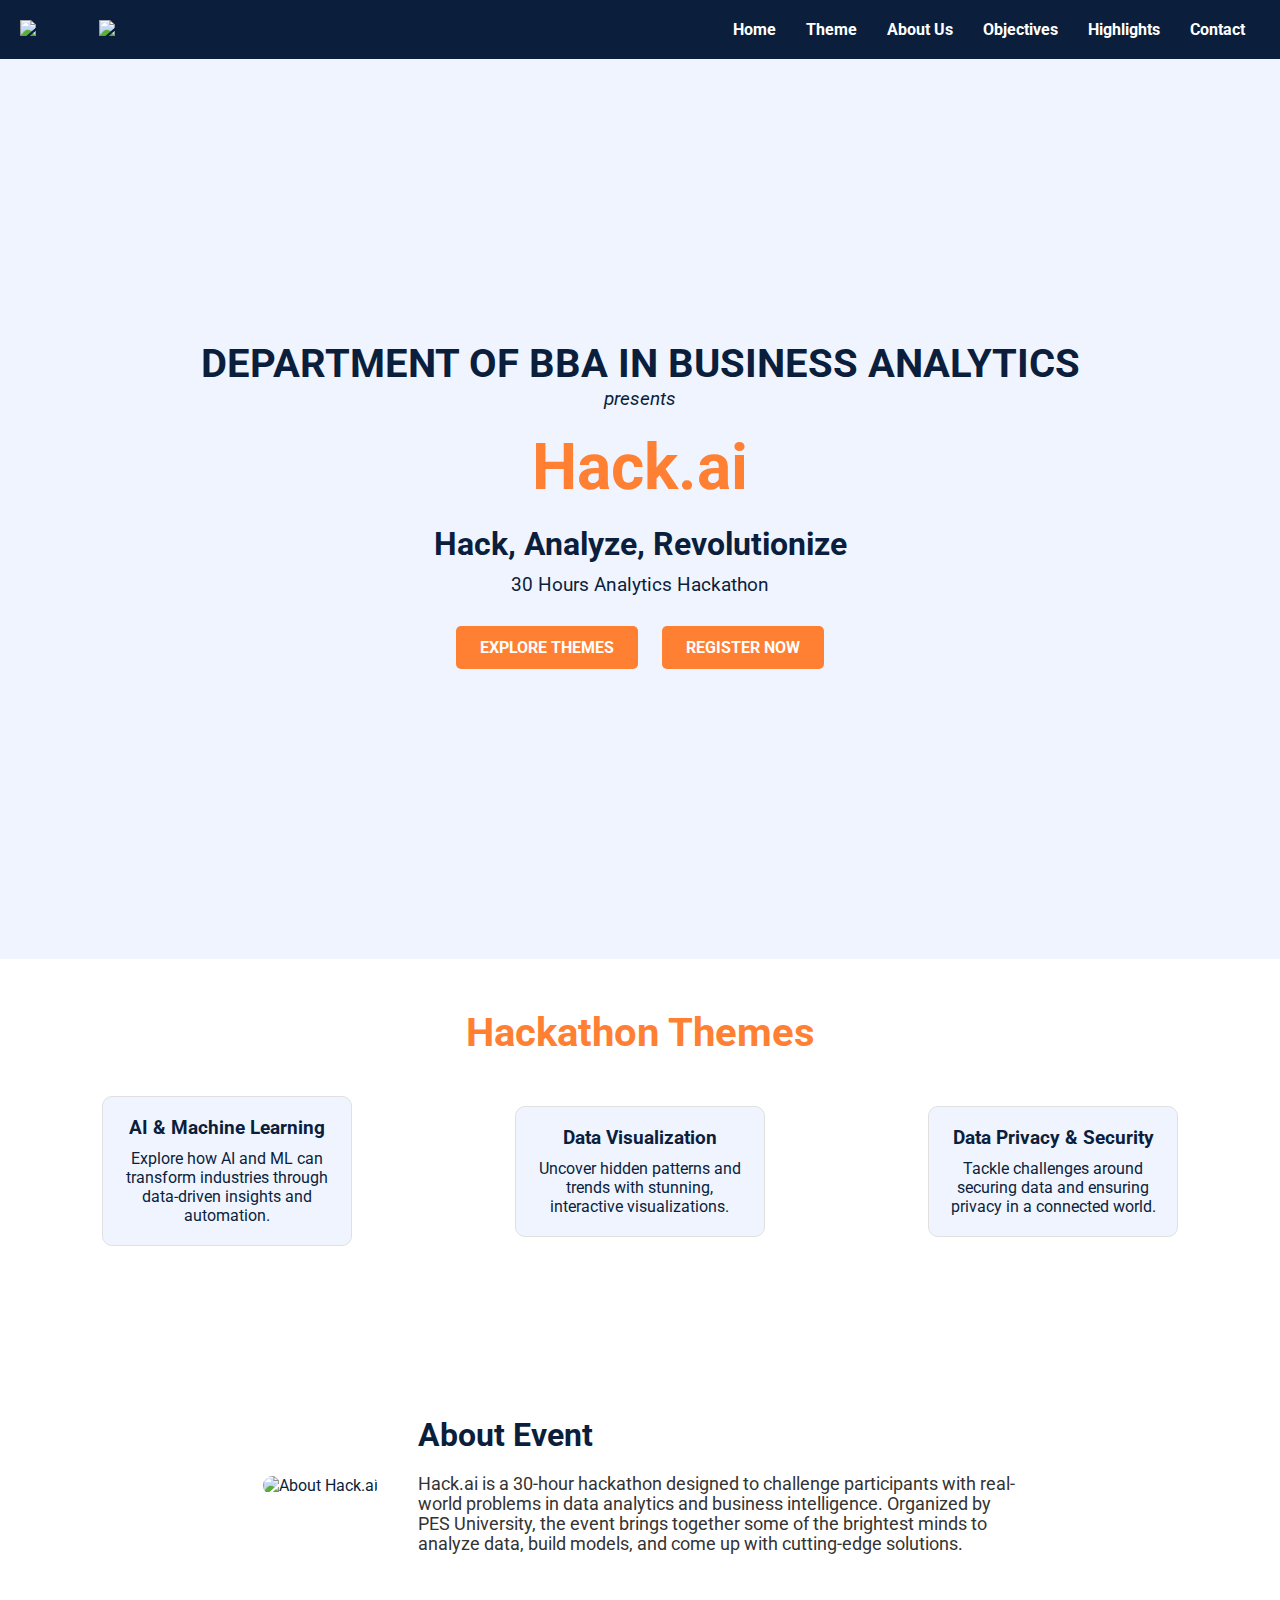
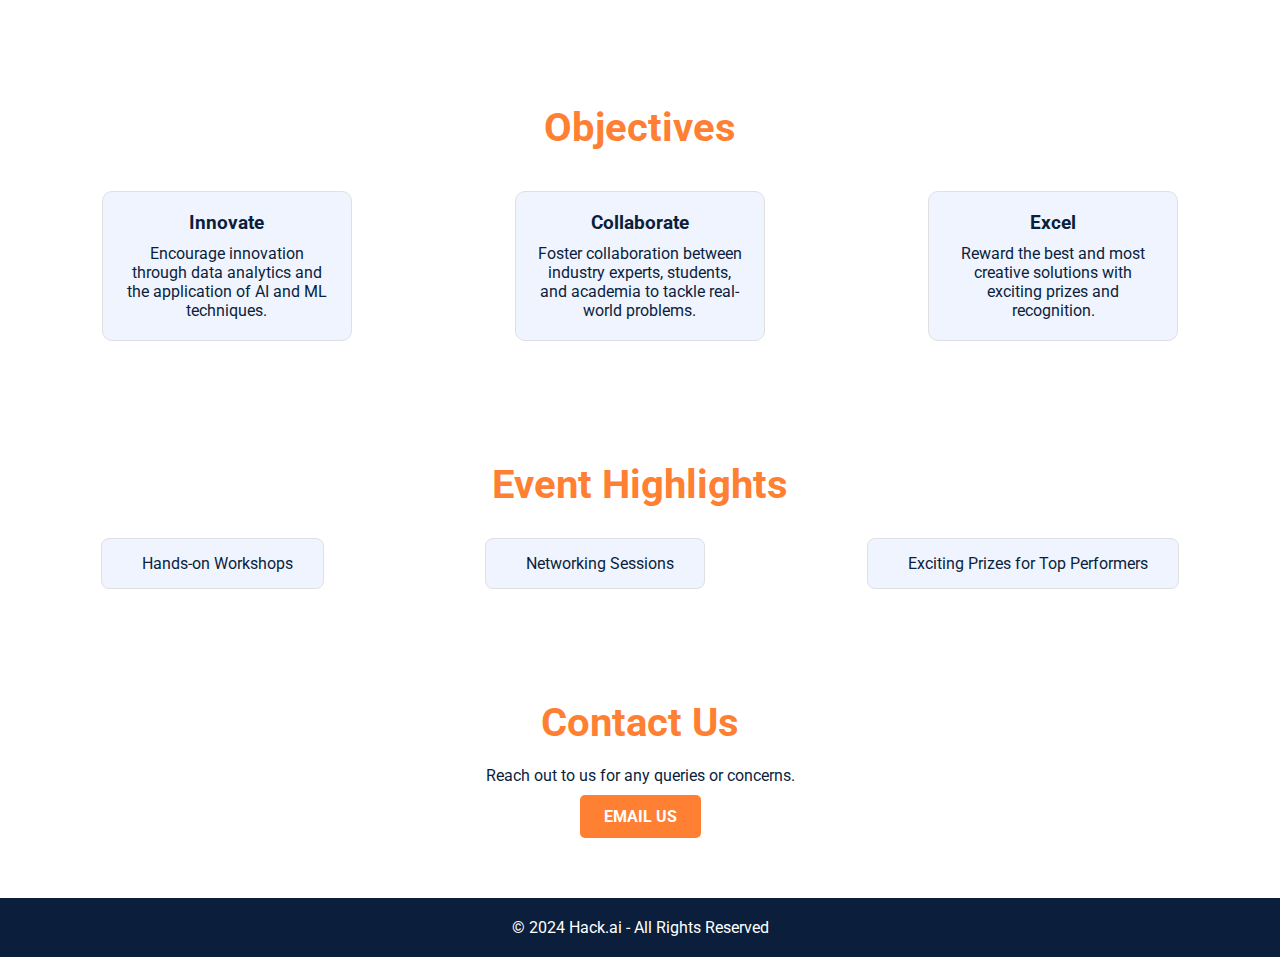
==== hack.html @ 015d1c64 "Add files via upload" ====
<!DOCTYPE html>
<html lang="en">
<head>
    <meta charset="UTF-8">
    <meta name="viewport" content="width=device-width, initial-scale=1.0">
    <title>Hack.ai - Analytics Hackathon</title>
    <link href="https://fonts.googleapis.com/css2?family=Roboto:wght@400;700&display=swap" rel="stylesheet">
    <link rel="stylesheet" href="data.css">
</head>
<body>
    <!-- Header Section -->
    <header>
        <div class="logo-container">
            <img src="1-removebg-preview.png" alt="Logo 1">
            <img src="2-removebg-preview.png" alt="Logo 2">
        </div>
        <nav>
            <ul>
                <li><a href="#home">Home</a></li>
                <li><a href="#theme">Theme</a></li>
                <li><a href="#about">About Us</a></li>
                <li><a href="#objectives">Objectives</a></li>
                <li><a href="#highlights">Highlights</a></li>
                <li><a href="#contact">Contact</a></li>
            </ul>
        </nav>
    </header>

    <!-- Landing Page Section -->
<section id="landing-page">
    <div class="container">
        <p class="subheading">
            <strong>DEPARTMENT OF BBA IN BUSINESS ANALYTICS</strong><br>
            <span class="presents">presents</span>
        </p>
        <h1>Hack.ai</h1>
        <h2>Hack, Analyze, Revolutionize</h2>
        <p class="description">30 Hours Analytics Hackathon</p>
        
        <!-- Buttons -->
        <div class="landing-buttons">
            <a href="#theme" class="btn">Explore Themes</a>
            <a href="https://forms.gle/sample-google-form" class="btn register-btn">Register Now</a>
        </div>
    </div>
</section>


    <!-- Theme Section -->
    <section id="theme" class="section">
        <h2>Hackathon Themes</h2>
        <div class="theme-content">
            <div class="theme-card">
                <i class="fas fa-brain fa-3x"></i>
                <h3>AI & Machine Learning</h3>
                <p>Explore how AI and ML can transform industries through data-driven insights and automation.</p>
            </div>
            <div class="theme-card">
                <i class="fas fa-chart-line fa-3x"></i>
                <h3>Data Visualization</h3>
                <p>Uncover hidden patterns and trends with stunning, interactive visualizations.</p>
            </div>
            <div class="theme-card">
                <i class="fas fa-user-shield fa-3x"></i>
                <h3>Data Privacy & Security</h3>
                <p>Tackle challenges around securing data and ensuring privacy in a connected world.</p>
            </div>
        </div>
    </section>

    <!-- About Us Section -->
    <section id="about" class="section">
        <div class="about-container">
            <div class="about-image">
                <img src="Firefly analytics hackathon theme for website background simple and sleek and just like analytics me.jpg" alt="About Hack.ai">
            </div>
            <div class="about-text">
                <h2>About Event</h2>
                <p>Hack.ai is a 30-hour hackathon designed to challenge participants with real-world problems in data analytics and business intelligence. Organized by PES University, the event brings together some of the brightest minds to analyze data, build models, and come up with cutting-edge solutions.</p>
            </div>
        </div>
    </section>

    <!-- Objectives Section -->
    <section id="objectives" class="section">
        <h2>Objectives</h2>
        <div class="objectives-content">
            <div class="objective">
                <i class="fas fa-bullseye fa-3x"></i>
                <h3>Innovate</h3>
                <p>Encourage innovation through data analytics and the application of AI and ML techniques.</p>
            </div>
            <div class="objective">
                <i class="fas fa-hands-helping fa-3x"></i>
                <h3>Collaborate</h3>
                <p>Foster collaboration between industry experts, students, and academia to tackle real-world problems.</p>
            </div>
            <div class="objective">
                <i class="fas fa-award fa-3x"></i>
                <h3>Excel</h3>
                <p>Reward the best and most creative solutions with exciting prizes and recognition.</p>
            </div>
        </div>
    </section>

    <!-- Highlights Section -->
    <section id="highlights" class="section">
        <h2>Event Highlights</h2>
        <ul class="highlights-list">
            <li><i class="fas fa-laptop-code"></i> Hands-on Workshops</li>
            <li><i class="fas fa-user-friends"></i> Networking Sessions</li>
            <li><i class="fas fa-trophy"></i> Exciting Prizes for Top Performers</li>
        </ul>
    </section>

    <!-- Contact Section -->
    <section id="contact" class="section">
        <h2>Contact Us</h2>
        <p>Reach out to us for any queries or concerns.</p>
        <a href="mailto:organizer@hackai.com" class="btn">Email Us</a>
    </section>

    <!-- Footer -->
    <footer>
        <p>&copy; 2024 Hack.ai - All Rights Reserved</p>
    </footer>

    <!-- FontAwesome Icon Library -->
    <script src="https://cdnjs.cloudflare.com/ajax/libs/font-awesome/6.0.0-beta3/js/all.min.js"></script>
</body>
</html>
---- data.css ----
* {
    margin: 0;
    padding: 0;
    box-sizing: border-box;
}

body {
    font-family: 'Roboto', sans-serif;
    background-color: #ffffff; /* Main white background */
    color: #0b1f3d; /* Dark blue text */
}

header {
    display: flex;
    justify-content: space-between;
    align-items: center;
    padding: 20px;
    background-color: #0b1f3d; /* Dark blue background for header */
    position: sticky;
    top: 0;
    z-index: 10;
}

.logo-container img {
    height: 80px;
    margin-right: 10px;
}

nav ul {
    display: flex;
    list-style: none;
}

nav ul li {
    margin: 0 15px;
}

nav ul li a {
    text-decoration: none;
    color: #fff;
    font-weight: 700;
    transition: color 0.3s;
}

nav ul li a:hover {
    color: #ff7f33; /* Orange hover effect */
}

/* Landing Page Section */
#landing-page {
    display: flex;
    flex-direction: column;
    justify-content: center;
    align-items: center;
    height: 100vh;
    background-color: #f0f4ff; /* Light background color */
}

.container {
    text-align: center;
}


/* Updated subheading styling */
.subheading {
    font-size: 2.5rem;
    color: #0b1f3d;
    margin-bottom: 10px;
}

.subheading strong {
    font-weight: bold;
}

.presents {
    font-style: italic; /* Italic for "presents" */
    display: block; /* Places "presents" on a new line */
    font-size: 1.2rem;
}


h1 {
    font-size: 4rem;
    color: #ff7f33; /* Orange color for "Hack.ai" */
    margin: 20px 0;
}

h2 {
    font-size: 2rem;
    color: #0b1f3d; /* Dark blue for subtitle */
    margin-bottom: 10px;
}

.description {
    font-size: 1.2rem;
    color: #0b1f3d;
}

/* Buttons for the landing page */
.landing-buttons {
    margin-top: 20px;
}

.btn {
    display: inline-block;
    margin: 10px;
    padding: 12px 24px;
    background-color: #ff7f33;
    color: #fff;
    text-transform: uppercase;
    font-weight: bold;
    border-radius: 5px;
    text-decoration: none;
    transition: background-color 0.3s;
}

.btn:hover {
    background-color: #e66700;
}

.section {
    padding: 50px 20px;
    text-align: center;
}

.section h2 {
    font-size: 2.5rem;
    margin-bottom: 20px;
    color: #ff7f33;
}

.theme-content, .about-content, .objectives-content {
    display: flex;
    justify-content: space-around;
    align-items: center;
    flex-wrap: wrap;
}

.theme-card, .objective {
    background-color: #f0f4ff;
    padding: 20px;
    margin: 20px;
    width: 250px;
    border-radius: 10px;
    transition: transform 0.3s ease;
    border: 1px solid #e0e0e0;
}

.theme-card:hover, .objective:hover {
    transform: translateY(-10px);
}

.theme-card i, .objective i {
    color: #ff7f33;
    margin-bottom: 10px;
}

.theme-card h3, .objective h3 {
    margin-bottom: 10px;
}

.about-container {
    display: flex;
    align-items: center;
    justify-content: center;
    gap: 40px;
    padding: 50px 20px;
}

.about-image img {
    max-width: 100%;
    height: auto;
    border-radius: 10px;
    width: 400px;
}

.about-text {
    max-width: 600px;
    text-align: left;
}

.about-text h2 {
    font-size: 2rem;
    color: #0b1f3d;
}

.about-text p {
    font-size: 1.1rem;
    color: #333;
}

.highlights-list {
    list-style: none;
    display: flex;
    justify-content: space-around;
    flex-wrap: wrap;
}

.highlights-list li {
    background-color: #f0f4ff;
    padding: 15px 30px;
    margin: 10px;
    border-radius: 8px;
    display: flex;
    align-items: center;
    border: 1px solid #e0e0e0;
}

.highlights-list li i {
    margin-right: 10px;
    color: #ff7f33;
}

footer {
    text-align: center;
    padding: 20px;
    background-color: #0b1f3d;
}

footer p {
    color: #fff;
    font-size: 1rem;
}

/* Responsive Design for Smaller Devices */
@media (max-width: 768px) {
    header {
        flex-direction: column;
        align-items: flex-start;
    }

    nav ul {
        flex-direction: column;
        margin-top: 20px;
    }

    .theme-content, .about-content, .objectives-content {
        flex-direction: column;
    }

    .theme-card, .objective {
        width: 90%;
        margin: 10px 0;
    }

    .about-container {
        flex-direction: column;
        text-align: center;
    }

    .about-text {
        text-align: center;
    }

    .about-image img {
        width: 100%;
    }

    .highlights-list {
        flex-direction: column;
    }

    .highlights-list li {
        width: 100%;
        margin: 10px 0;
    }

    h1 {
        font-size: 2.5rem;
    }

    h2 {
        font-size: 1.5rem;
    }

    .subheading {
        font-size: 1.2rem;
    }

    .description {
        font-size: 1rem;
    }
}
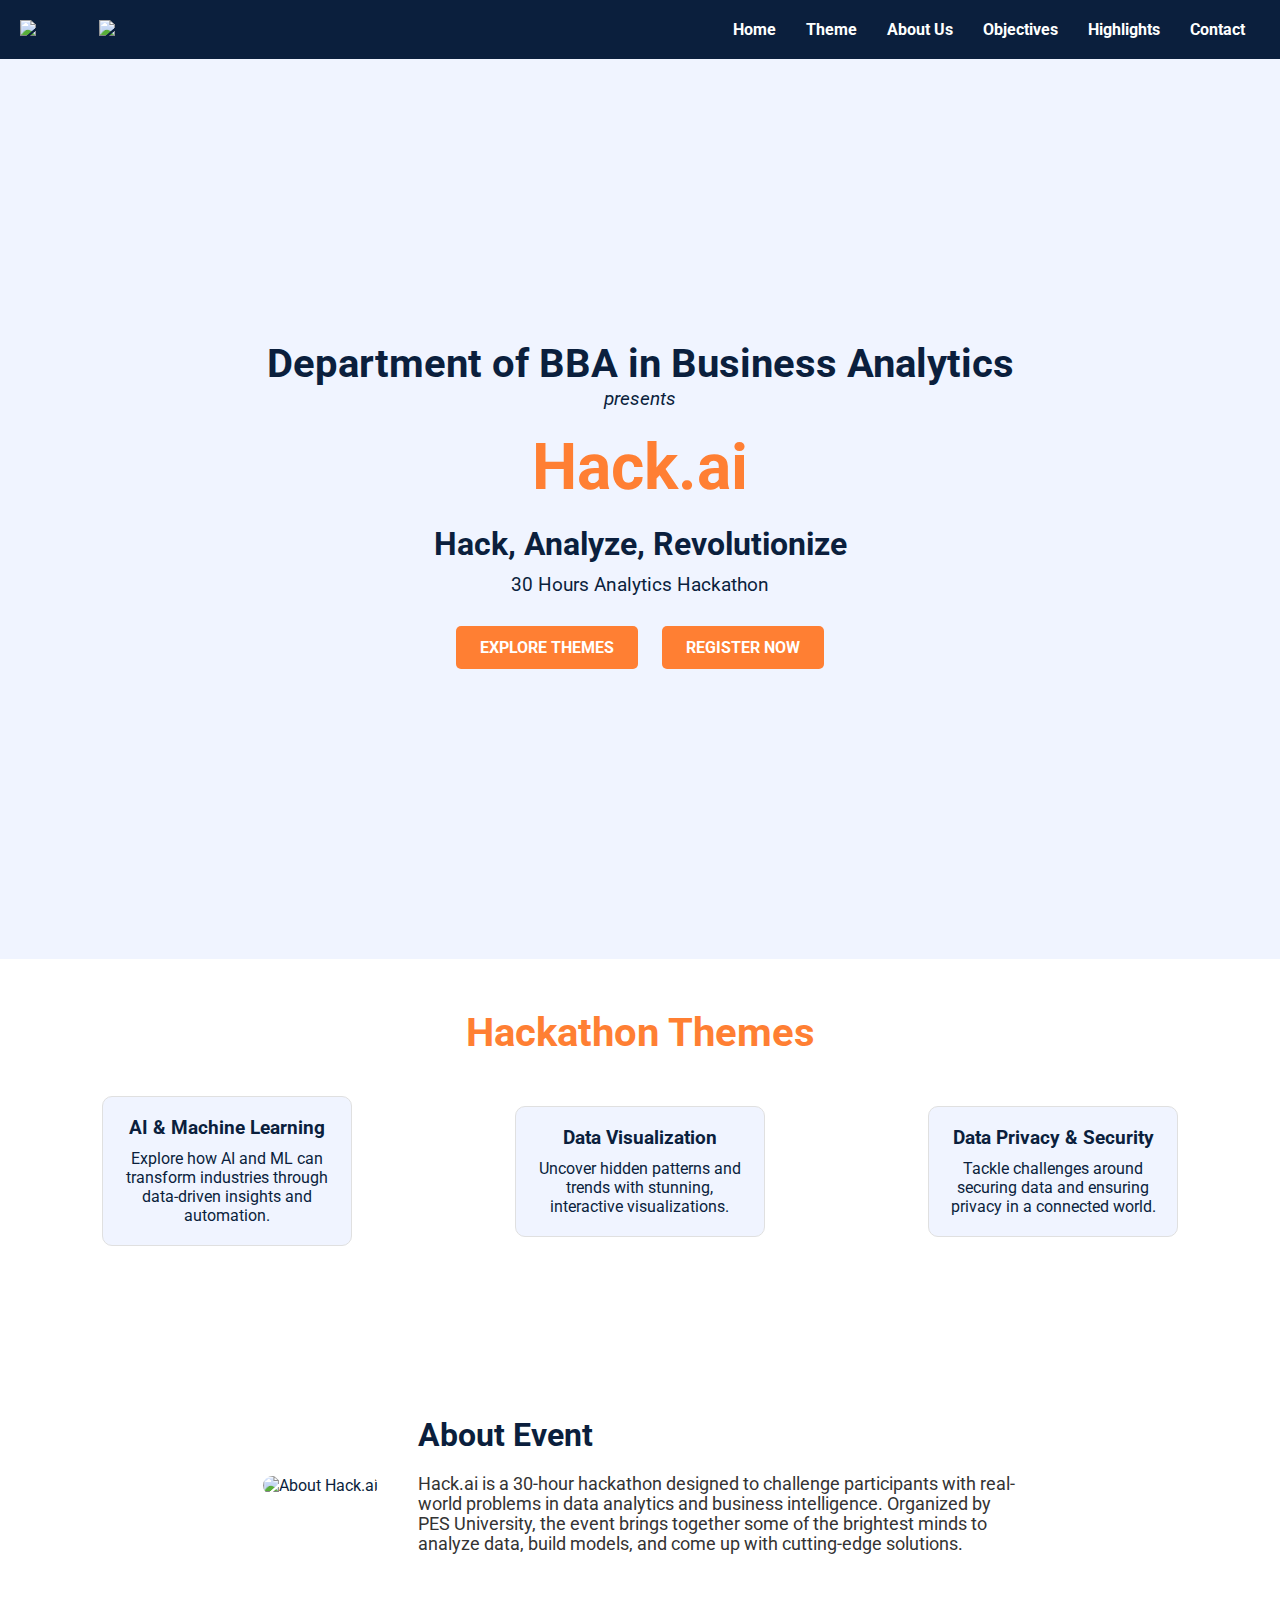
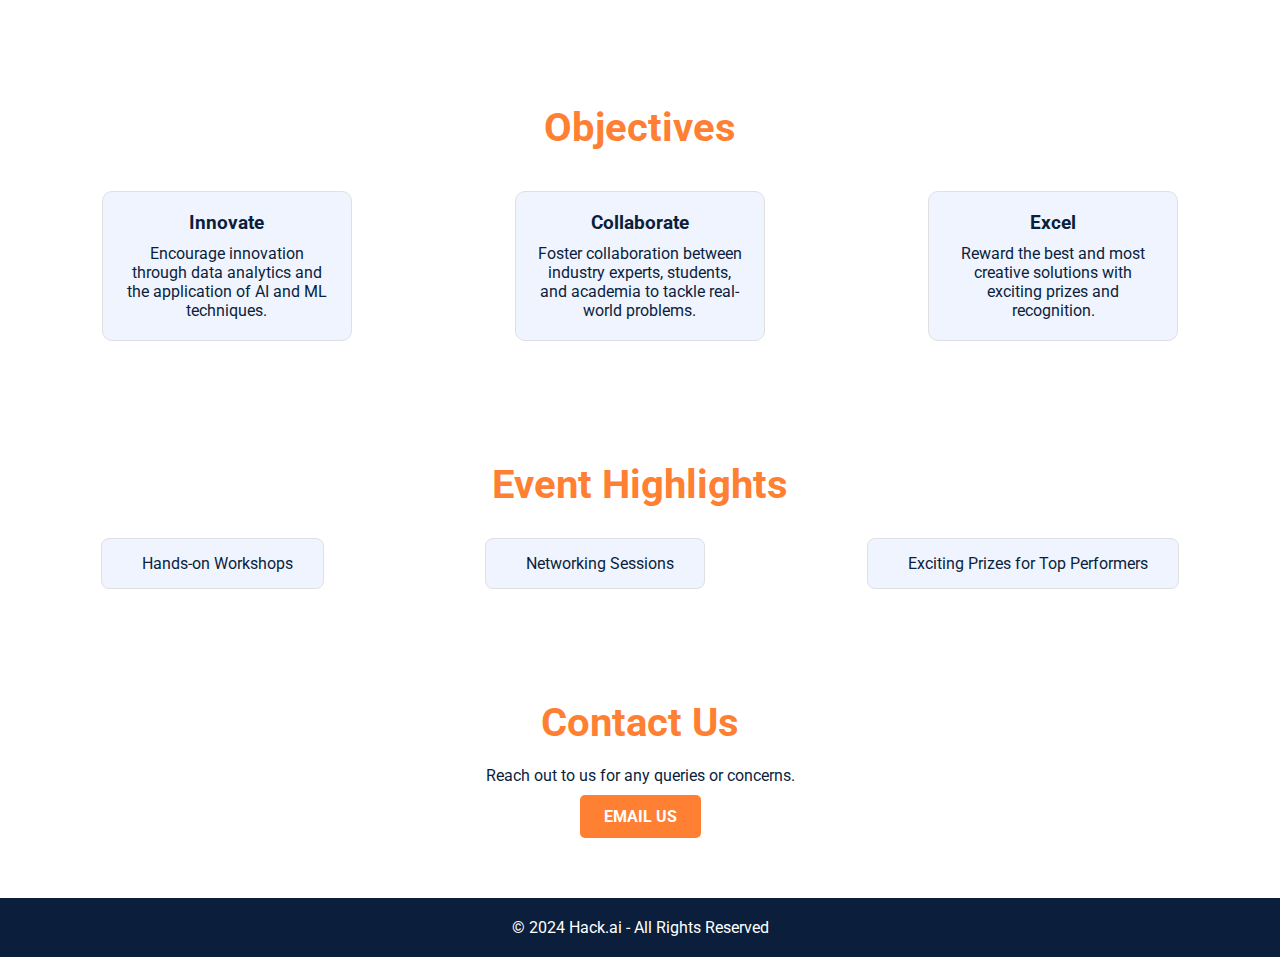
==== commit 94ae45f0: "Update hack.html" ====
--- a/hack.html
+++ b/hack.html
@@ -9,13 +9,13 @@
 </head>
 <body>
     <!-- Header Section -->
-    <header>
+    <header id="main-header">
         <div class="logo-container">
             <img src="1-removebg-preview.png" alt="Logo 1">
             <img src="2-removebg-preview.png" alt="Logo 2">
         </div>
         <nav>
-            <ul>
+            <ul id="nav-links">
                 <li><a href="#home">Home</a></li>
                 <li><a href="#theme">Theme</a></li>
                 <li><a href="#about">About Us</a></li>
@@ -23,28 +23,33 @@
                 <li><a href="#highlights">Highlights</a></li>
                 <li><a href="#contact">Contact</a></li>
             </ul>
+            <!-- Hamburger Icon for Mobile Screens -->
+            <div id="hamburger" class="hamburger-icon">
+                <span></span>
+                <span></span>
+                <span></span>
+            </div>
         </nav>
     </header>
 
     <!-- Landing Page Section -->
-<section id="landing-page">
-    <div class="container">
-        <p class="subheading">
-            <strong>DEPARTMENT OF BBA IN BUSINESS ANALYTICS</strong><br>
-            <span class="presents">presents</span>
-        </p>
-        <h1>Hack.ai</h1>
-        <h2>Hack, Analyze, Revolutionize</h2>
-        <p class="description">30 Hours Analytics Hackathon</p>
-        
-        <!-- Buttons -->
-        <div class="landing-buttons">
-            <a href="#theme" class="btn">Explore Themes</a>
-            <a href="https://forms.gle/sample-google-form" class="btn register-btn">Register Now</a>
+    <section id="landing-page">
+        <div class="container">
+            <p class="subheading">
+                <strong>Department of BBA in Business Analytics</strong><br>
+                <span class="presents">presents</span>
+            </p>
+            <h1>Hack.ai</h1>
+            <h2>Hack, Analyze, Revolutionize</h2>
+            <p class="description">30 Hours Analytics Hackathon</p>
+            
+            <!-- Buttons -->
+            <div class="landing-buttons">
+                <a href="#theme" class="btn">Explore Themes</a>
+                <a href="https://forms.gle/sample-google-form" class="btn register-btn">Register Now</a>
+            </div>
         </div>
-    </div>
-</section>
-
+    </section>
 
     <!-- Theme Section -->
     <section id="theme" class="section">
@@ -72,7 +77,7 @@
     <section id="about" class="section">
         <div class="about-container">
             <div class="about-image">
-                <img src="Firefly analytics hackathon theme for website background simple and sleek and just like analytics me.jpg" alt="About Hack.ai">
+                <img src="bacck.webp" alt="About Hack.ai">
             </div>
             <div class="about-text">
                 <h2>About Event</h2>
@@ -127,5 +132,16 @@
 
     <!-- FontAwesome Icon Library -->
     <script src="https://cdnjs.cloudflare.com/ajax/libs/font-awesome/6.0.0-beta3/js/all.min.js"></script>
+
+    <!-- JavaScript for Hamburger Menu -->
+    <script>
+        const hamburger = document.getElementById('hamburger');
+        const navLinks = document.getElementById('nav-links');
+
+        hamburger.addEventListener('click', () => {
+            navLinks.classList.toggle('show');
+        });
+    </script>
 </body>
 </html>
+
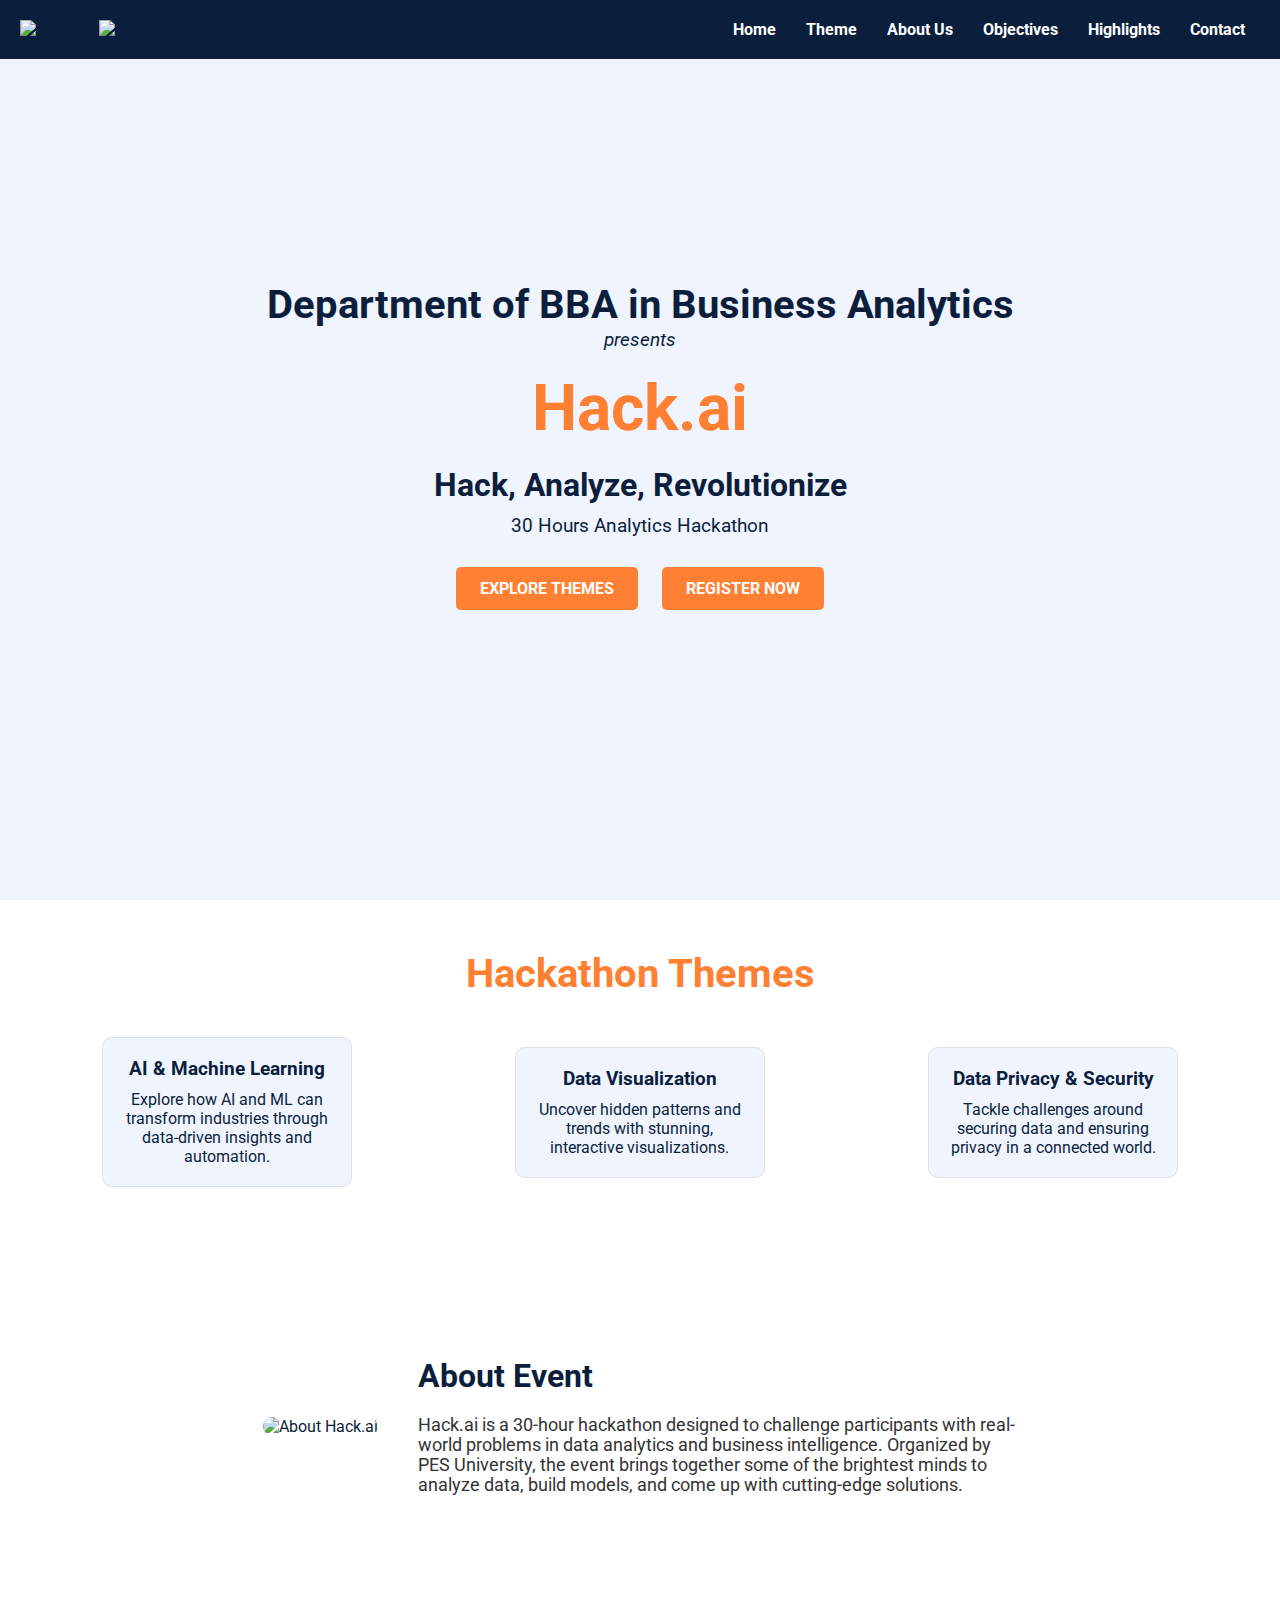
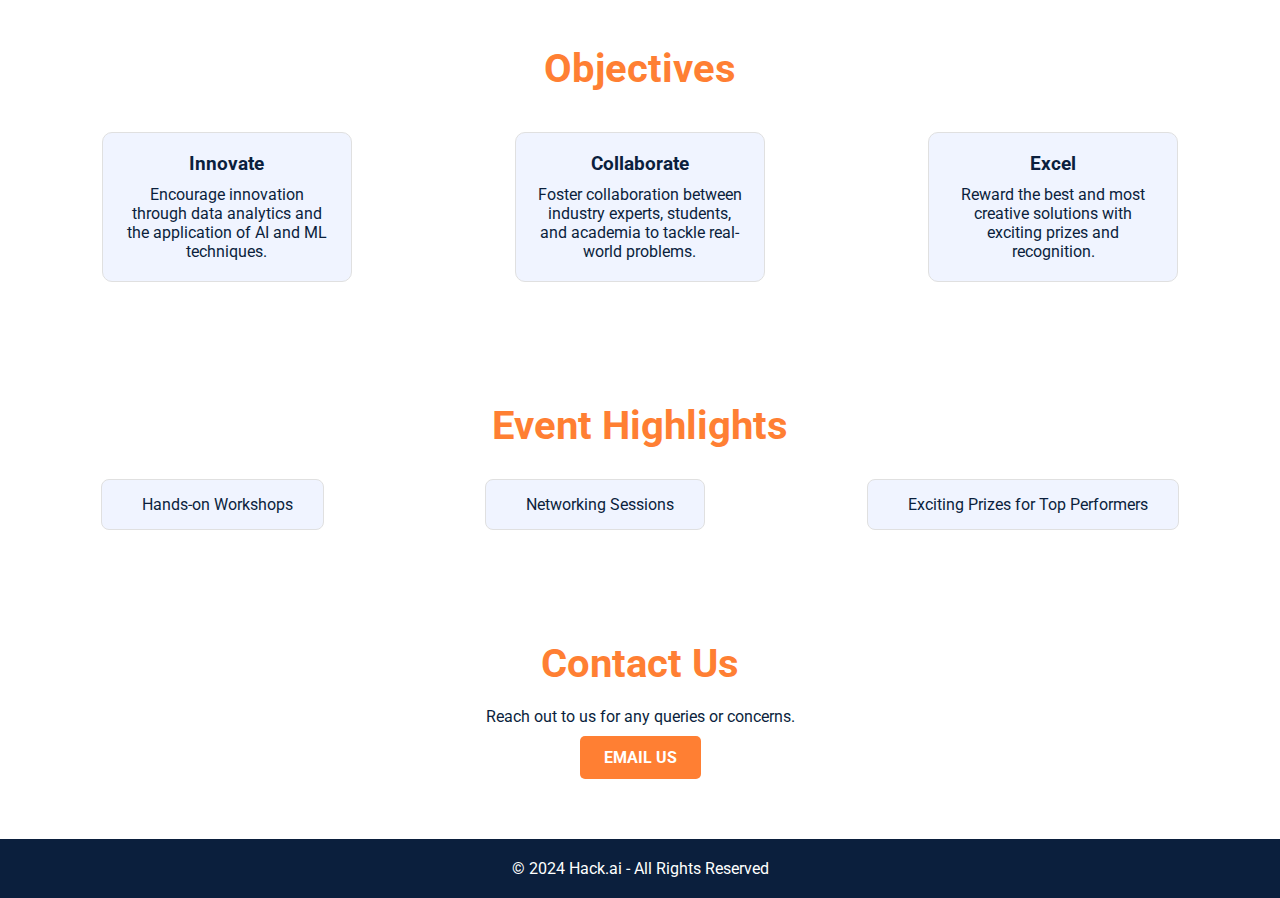
==== commit 81a80780: "Update hack.html" ====
--- a/hack.html
+++ b/hack.html
@@ -141,6 +141,21 @@
         hamburger.addEventListener('click', () => {
             navLinks.classList.toggle('show');
         });
+        let lastScrollTop = 0;
+        const header = document.getElementById('main-header');
+
+        window.addEventListener('scroll', function() {
+            let scrollTop = window.pageYOffset || document.documentElement.scrollTop;
+            if (scrollTop > lastScrollTop) {
+                // Scrolling down, hide header
+                header.style.top = "-100px"; // Adjust value based on header height
+            } else {
+                // Scrolling up, show header
+                header.style.top = "0";
+            }
+            lastScrollTop = scrollTop;
+        });
+    </script>
     </script>
 </body>
 </html>
--- a/data.css
+++ b/data.css
@@ -10,14 +10,16 @@
     color: #0b1f3d; /* Dark blue text */
 }
 
+/* Header Styling */
 header {
     display: flex;
     justify-content: space-between;
     align-items: center;
     padding: 20px;
     background-color: #0b1f3d; /* Dark blue background for header */
-    position: sticky;
+    position: fixed;
     top: 0;
+    width: 100%;
     z-index: 10;
 }
 
@@ -46,6 +48,33 @@
     color: #ff7f33; /* Orange hover effect */
 }
 
+/* Hamburger Menu Styling */
+.hamburger-icon {
+    display: none;
+    cursor: pointer;
+    flex-direction: column;
+    justify-content: space-between;
+    height: 20px;
+}
+
+.hamburger-icon span {
+    display: block;
+    height: 3px;
+    width: 25px;
+    background-color: #fff;
+    margin: 4px 0;
+    transition: 0.3s;
+}
+
+/* Hide the navigation links on small screens */
+#nav-links {
+    transition: max-height 0.3s ease-in-out;
+}
+
+#nav-links.show {
+    display: block;
+}
+
 /* Landing Page Section */
 #landing-page {
     display: flex;
@@ -54,14 +83,14 @@
     align-items: center;
     height: 100vh;
     background-color: #f0f4ff; /* Light background color */
+    padding: 20px;
 }
 
 .container {
     text-align: center;
 }
 
-
-/* Updated subheading styling */
+/* Subheading styling */
 .subheading {
     font-size: 2.5rem;
     color: #0b1f3d;
@@ -73,12 +102,12 @@
 }
 
 .presents {
-    font-style: italic; /* Italic for "presents" */
-    display: block; /* Places "presents" on a new line */
+    font-style: italic;
+    display: block;
     font-size: 1.2rem;
 }
 
-
+/* Main Title and Description */
 h1 {
     font-size: 4rem;
     color: #ff7f33; /* Orange color for "Hack.ai" */
@@ -118,6 +147,7 @@
     background-color: #e66700;
 }
 
+/* General Section Styling */
 .section {
     padding: 50px 20px;
     text-align: center;
@@ -129,6 +159,7 @@
     color: #ff7f33;
 }
 
+/* Theme and Objectives Cards */
 .theme-content, .about-content, .objectives-content {
     display: flex;
     justify-content: space-around;
@@ -159,6 +190,7 @@
     margin-bottom: 10px;
 }
 
+/* About Us Section */
 .about-container {
     display: flex;
     align-items: center;
@@ -189,6 +221,7 @@
     color: #333;
 }
 
+/* Highlights Section */
 .highlights-list {
     list-style: none;
     display: flex;
@@ -211,6 +244,7 @@
     color: #ff7f33;
 }
 
+/* Footer */
 footer {
     text-align: center;
     padding: 20px;
@@ -222,16 +256,29 @@
     font-size: 1rem;
 }
 
-/* Responsive Design for Smaller Devices */
+/* Responsive Design */
 @media (max-width: 768px) {
-    header {
+    nav ul {
+        display: none;
         flex-direction: column;
-        align-items: flex-start;
-    }
-
-    nav ul {
-        flex-direction: column;
-        margin-top: 20px;
+        background-color: #0b1f3d;
+        position: absolute;
+        top: 100%;
+        left: 0;
+        width: 100%;
+    }
+
+    nav ul.show {
+        display: flex;
+    }
+
+    nav ul li {
+        text-align: center;
+        margin: 15px 0;
+    }
+
+    .hamburger-icon {
+        display: flex;
     }
 
     .theme-content, .about-content, .objectives-content {
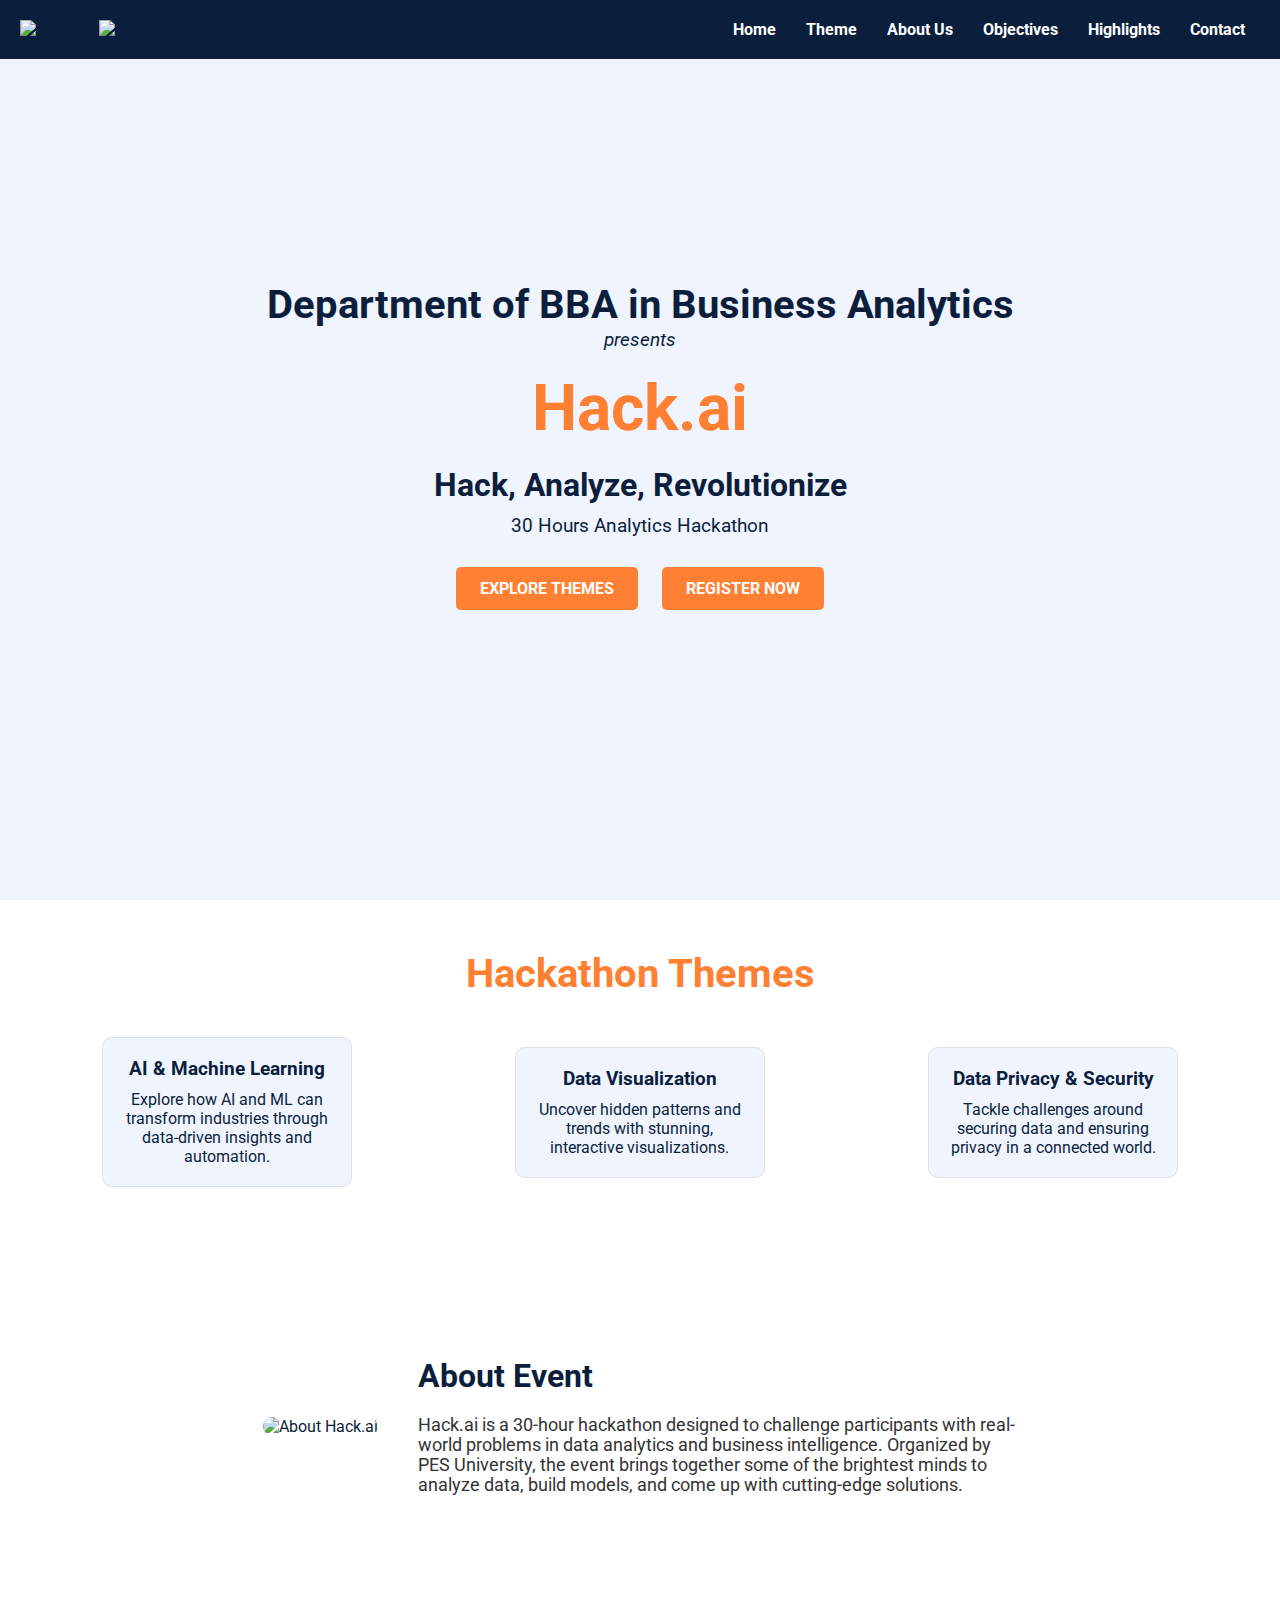
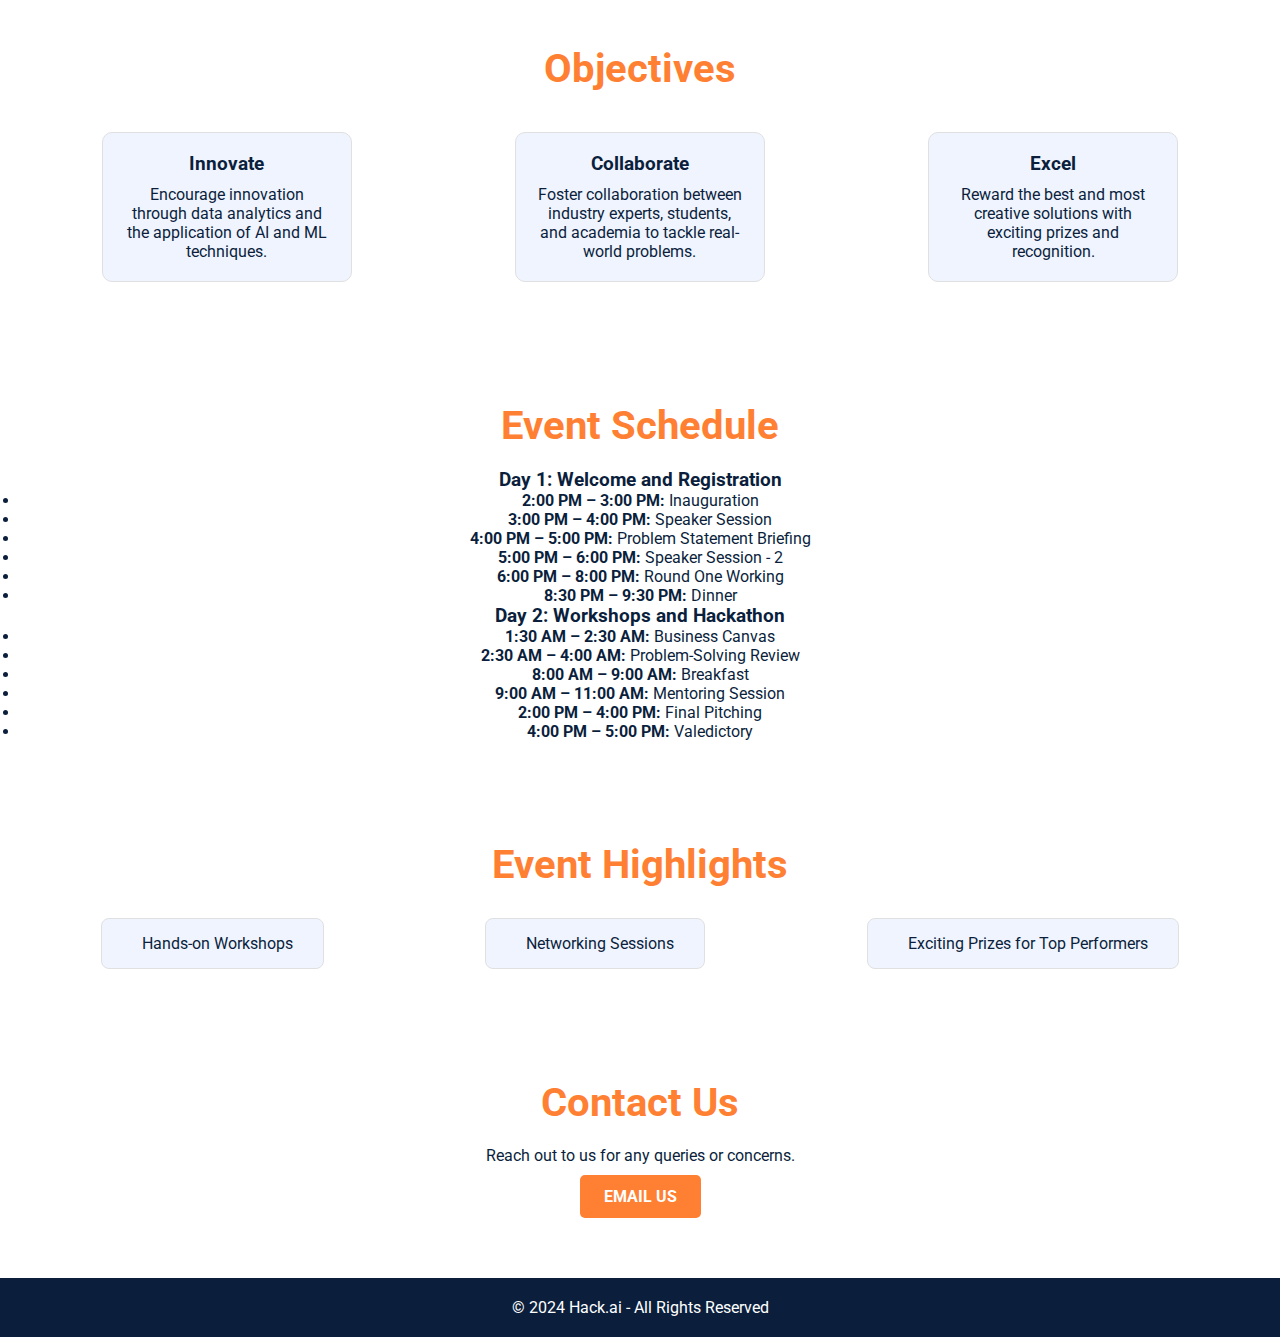
==== commit efce1b96: "Update hack.html" ====
--- a/hack.html
+++ b/hack.html
@@ -77,7 +77,7 @@
     <section id="about" class="section">
         <div class="about-container">
             <div class="about-image">
-                <img src="bacck.webp" alt="About Hack.ai">
+                <img src="Firefly analytics hackathon theme for website background simple and sleek and just like analytics me.jpg" alt="About Hack.ai">
             </div>
             <div class="about-text">
                 <h2>About Event</h2>
@@ -107,6 +107,37 @@
             </div>
         </div>
     </section>
+
+    
+    <section id="event-schedule" class="section">
+        <h2>Event Schedule</h2>
+        <div class="schedule-container">
+            <div class="schedule-box">
+                <h3>Day 1: Welcome and Registration</h3>
+                <ul>
+                    <li><strong>2:00 PM – 3:00 PM:</strong> Inauguration</li>
+                    <li><strong>3:00 PM – 4:00 PM:</strong> Speaker Session</li>
+                    <li><strong>4:00 PM – 5:00 PM:</strong> Problem Statement Briefing</li>
+                    <li><strong>5:00 PM – 6:00 PM:</strong> Speaker Session - 2</li>
+                    <li><strong>6:00 PM – 8:00 PM:</strong> Round One Working</li>
+                    <li><strong>8:30 PM – 9:30 PM:</strong> Dinner</li>
+                </ul>
+            </div>
+            <div class="schedule-box">
+                <h3>Day 2: Workshops and Hackathon</h3>
+                <ul>
+                    <li><strong>1:30 AM – 2:30 AM:</strong> Business Canvas</li>
+                    <li><strong>2:30 AM – 4:00 AM:</strong> Problem-Solving Review</li>
+                    <li><strong>8:00 AM – 9:00 AM:</strong> Breakfast</li>
+                    <li><strong>9:00 AM – 11:00 AM:</strong> Mentoring Session</li>
+                    <li><strong>2:00 PM – 4:00 PM:</strong> Final Pitching</li>
+                    <li><strong>4:00 PM – 5:00 PM:</strong> Valedictory</li>
+                </ul>
+            </div>
+        </div>
+    </section>
+    
+    
 
     <!-- Highlights Section -->
     <section id="highlights" class="section">
@@ -141,6 +172,7 @@
         hamburger.addEventListener('click', () => {
             navLinks.classList.toggle('show');
         });
+
         let lastScrollTop = 0;
         const header = document.getElementById('main-header');
 
@@ -156,7 +188,6 @@
             lastScrollTop = scrollTop;
         });
     </script>
-    </script>
 </body>
 </html>
 
--- a/data.css
+++ b/data.css
@@ -21,6 +21,7 @@
     top: 0;
     width: 100%;
     z-index: 10;
+    transition: top 0.3s ease-in-out; /* Smooth transition for hiding and showing */
 }
 
 .logo-container img {
